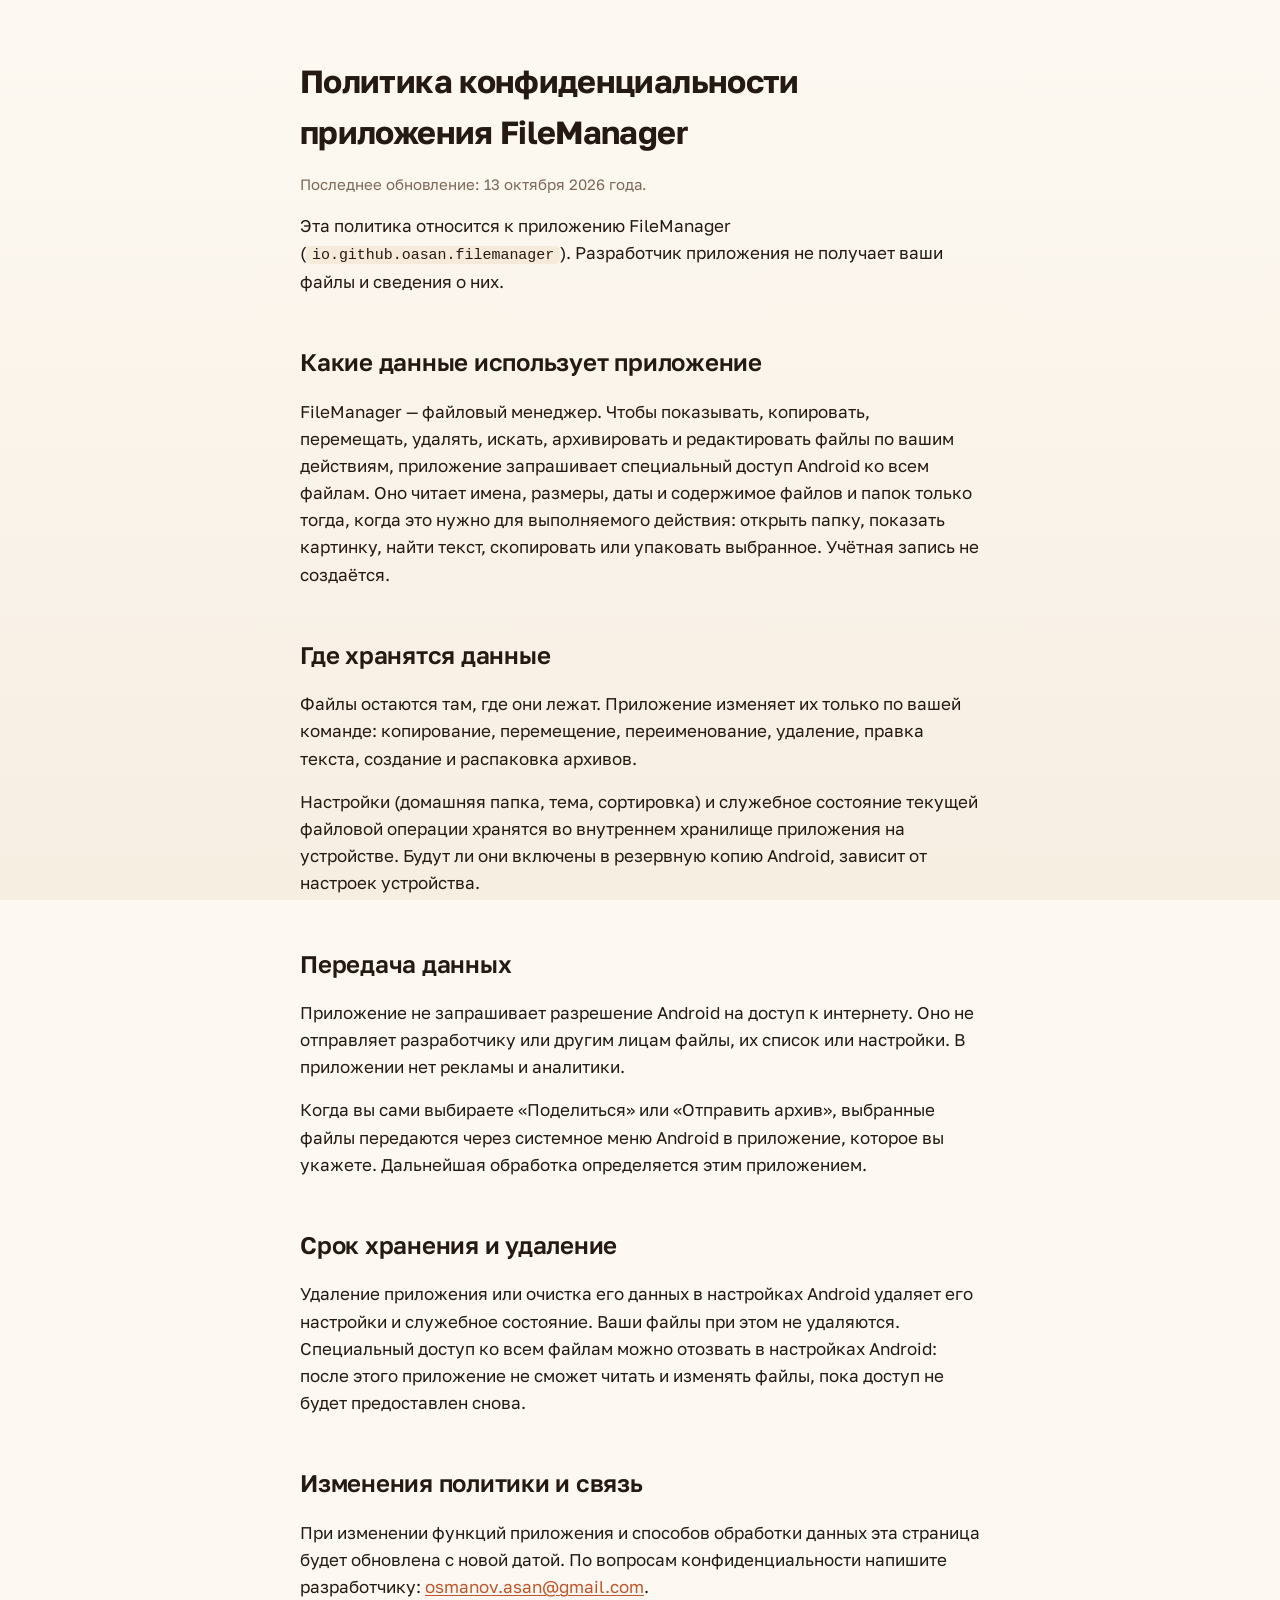
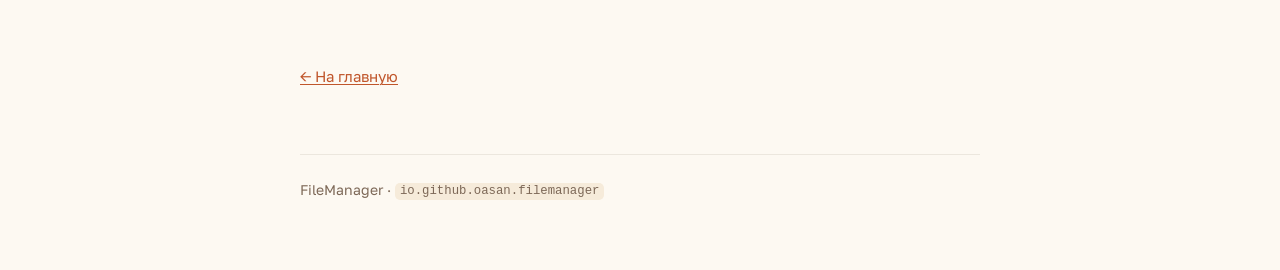
==== privacy.html @ 6336cf54 "Начальная версия Co-Authored-By: Claude Opus 5.5 <noreply@anthropic.com>" ====
<!doctype html>
<html lang="ru">
<head>
<meta charset="utf-8">
<meta name="viewport" content="width=device-width, initial-scale=1, viewport-fit=cover">
<title>Политика конфиденциальности — FileManager</title>
<meta name="description" content="Политика конфиденциальности приложения FileManager для Android.">
<link rel="icon" type="image/webp" href="assets/icon.webp">
<link rel="stylesheet" href="assets/style.css">
</head>
<body>

<main>

  <h1 style="margin-top:56px;font-size:32px;letter-spacing:-.02em">Политика конфиденциальности приложения FileManager</h1>
  <p class="updated">Последнее обновление: 13 октября 2026 года.</p>

  <p>Эта политика относится к приложению FileManager
  (<code>io.github.oasan.filemanager</code>). Разработчик приложения
  не получает ваши файлы и сведения о них.</p>

  <h2>Какие данные использует приложение</h2>

  <p>FileManager — файловый менеджер. Чтобы показывать, копировать, перемещать,
  удалять, искать, архивировать и редактировать файлы по вашим действиям,
  приложение запрашивает специальный доступ Android ко всем файлам. Оно читает
  имена, размеры, даты и содержимое файлов и папок только тогда, когда это нужно
  для выполняемого действия: открыть папку, показать картинку, найти текст,
  скопировать или упаковать выбранное. Учётная запись не создаётся.</p>

  <h2>Где хранятся данные</h2>

  <p>Файлы остаются там, где они лежат. Приложение изменяет их только по вашей
  команде: копирование, перемещение, переименование, удаление, правка текста,
  создание и распаковка архивов.</p>

  <p>Настройки (домашняя папка, тема, сортировка) и служебное состояние текущей
  файловой операции хранятся во внутреннем хранилище приложения на устройстве.
  Будут ли они включены в резервную копию Android, зависит от настроек
  устройства.</p>

  <h2>Передача данных</h2>

  <p>Приложение не запрашивает разрешение Android на доступ к интернету.
  Оно не отправляет разработчику или другим лицам файлы, их список или настройки.
  В приложении нет рекламы и аналитики.</p>

  <p>Когда вы сами выбираете «Поделиться» или «Отправить архив», выбранные файлы
  передаются через системное меню Android в приложение, которое вы укажете.
  Дальнейшая обработка определяется этим приложением.</p>

  <h2>Срок хранения и удаление</h2>

  <p>Удаление приложения или очистка его данных в настройках Android удаляет
  его настройки и служебное состояние. Ваши файлы при этом не удаляются.
  Специальный доступ ко всем файлам можно отозвать в настройках Android:
  после этого приложение не сможет читать и изменять файлы, пока доступ
  не будет предоставлен снова.</p>

  <h2>Изменения политики и связь</h2>

  <p>При изменении функций приложения и способов обработки данных эта страница
  будет обновлена с новой датой. По вопросам конфиденциальности напишите
  разработчику:
  <a href="mailto:osmanov.asan@gmail.com">osmanov.asan@gmail.com</a>.</p>

  <a class="back" href="./">← На главную</a>

</main>

<footer>
  <p>FileManager · <code>io.github.oasan.filemanager</code></p>
</footer>

</body>
</html>
---- assets/style.css ----
/* Тёплая палитра приложения (assets/palettes/palettes.css):
   светлая тема — значения по умолчанию, тёмная переопределяет только роли. */
@font-face {
  font-family: "Golos Text";
  src: url("../fonts/GolosText-VariableFont_wght.ttf") format("truetype-variations");
  font-weight: 400 700;
  font-display: swap;
}

:root {
  --accent: #C0562B;
  --accent-pressed: #A24521;
  --on-accent: #FFFFFF;
  --text-primary: #251A13;
  --text-secondary: #7D6857;
  --bg-top: #FDF9F2;
  --bg-bottom: #F7EEE2;
  --surface: #FFFFFF;
  --divider: rgba(72, 44, 26, .09);
  --quiet: #F6EBDA;
  --shadow: 0 1px 2px rgba(72, 44, 26, .04), 0 8px 24px rgba(72, 44, 26, .07);
  color-scheme: light dark;
}

@media (prefers-color-scheme: dark) {
  :root {
    --accent: #E8A97E;
    --accent-pressed: #D58C60;
    --on-accent: #251A13;
    --text-primary: #F5EADE;
    --text-secondary: #B8A18E;
    --bg-top: #211A15;
    --bg-bottom: #17110D;
    --surface: #2C221B;
    --divider: rgba(245, 234, 222, .09);
    --quiet: #31261E;
    --shadow: 0 1px 2px rgba(0, 0, 0, .3), 0 8px 24px rgba(0, 0, 0, .25);
  }
}

* { box-sizing: border-box; }

body {
  margin: 0;
  padding: 0 20px 64px;
  font-family: "Golos Text", -apple-system, BlinkMacSystemFont, "Segoe UI", Roboto, sans-serif;
  font-size: 17px;
  line-height: 1.6;
  color: var(--text-primary);
  background: var(--bg-top);
  background-image: linear-gradient(180deg, var(--bg-top) 0%, var(--bg-bottom) 100%);
  background-attachment: fixed;
  -webkit-font-smoothing: antialiased;
}

main { max-width: 680px; margin: 0 auto; }

/* Шапка */
.hero { text-align: center; padding: 64px 0 40px; }
.hero img {
  width: 96px; height: 96px;
  border-radius: 22px;
  box-shadow: var(--shadow);
}
.hero h1 {
  margin: 20px 0 8px;
  font-size: 40px;
  font-weight: 700;
  letter-spacing: -.02em;
}
.hero p {
  margin: 0;
  font-size: 19px;
  color: var(--text-secondary);
}

h2 {
  margin: 48px 0 16px;
  font-size: 24px;
  font-weight: 600;
  letter-spacing: -.01em;
}
h3 {
  margin: 32px 0 8px;
  font-size: 19px;
  font-weight: 600;
}
p { margin: 0 0 16px; }

a { color: var(--accent); text-decoration-thickness: 1px; text-underline-offset: 2px; }
a:hover { color: var(--accent-pressed); }

code {
  font-family: ui-monospace, "JetBrains Mono", "SF Mono", Menlo, monospace;
  font-size: .88em;
  background: var(--quiet);
  padding: .1em .4em;
  border-radius: 5px;
}

/* Карточка — приподнятая поверхность, как surfaceRaised в приложении */
.card {
  background: var(--surface);
  border-radius: 18px;
  padding: 24px 28px;
  box-shadow: var(--shadow);
}
.card h2:first-child, .card h3:first-child { margin-top: 0; }

/* Список возможностей */
.features { list-style: none; padding: 0; margin: 0; }
.features li {
  padding: 14px 0;
  border-top: 1px solid var(--divider);
}
.features li:first-child { border-top: none; padding-top: 0; }
.features li:last-child { padding-bottom: 0; }
.features b { font-weight: 600; }
.features span { display: block; color: var(--text-secondary); font-size: 15px; }

/* Снимок экрана */
figure { margin: 32px 0; text-align: center; }
figure img {
  max-width: 260px;
  width: 100%;
  border-radius: 20px;
  box-shadow: var(--shadow);
}
figcaption {
  margin-top: 12px;
  font-size: 14px;
  color: var(--text-secondary);
}

/* Заметная плашка — например, «нет интернета» */
.note {
  border-left: 3px solid var(--accent);
  padding: 4px 0 4px 16px;
  margin: 24px 0;
  color: var(--text-secondary);
}

.back {
  display: inline-block;
  margin: 48px 0 0;
  font-size: 15px;
}

footer {
  max-width: 680px;
  margin: 64px auto 0;
  padding-top: 24px;
  border-top: 1px solid var(--divider);
  font-size: 14px;
  color: var(--text-secondary);
}
footer p { margin: 0 0 6px; }

.updated { color: var(--text-secondary); font-size: 15px; margin-top: -8px; }

@media (max-width: 480px) {
  body { font-size: 16px; }
  .hero { padding: 40px 0 28px; }
  .hero h1 { font-size: 32px; }
  .hero p { font-size: 17px; }
  .card { padding: 20px; border-radius: 14px; }
  h2 { font-size: 21px; }
}
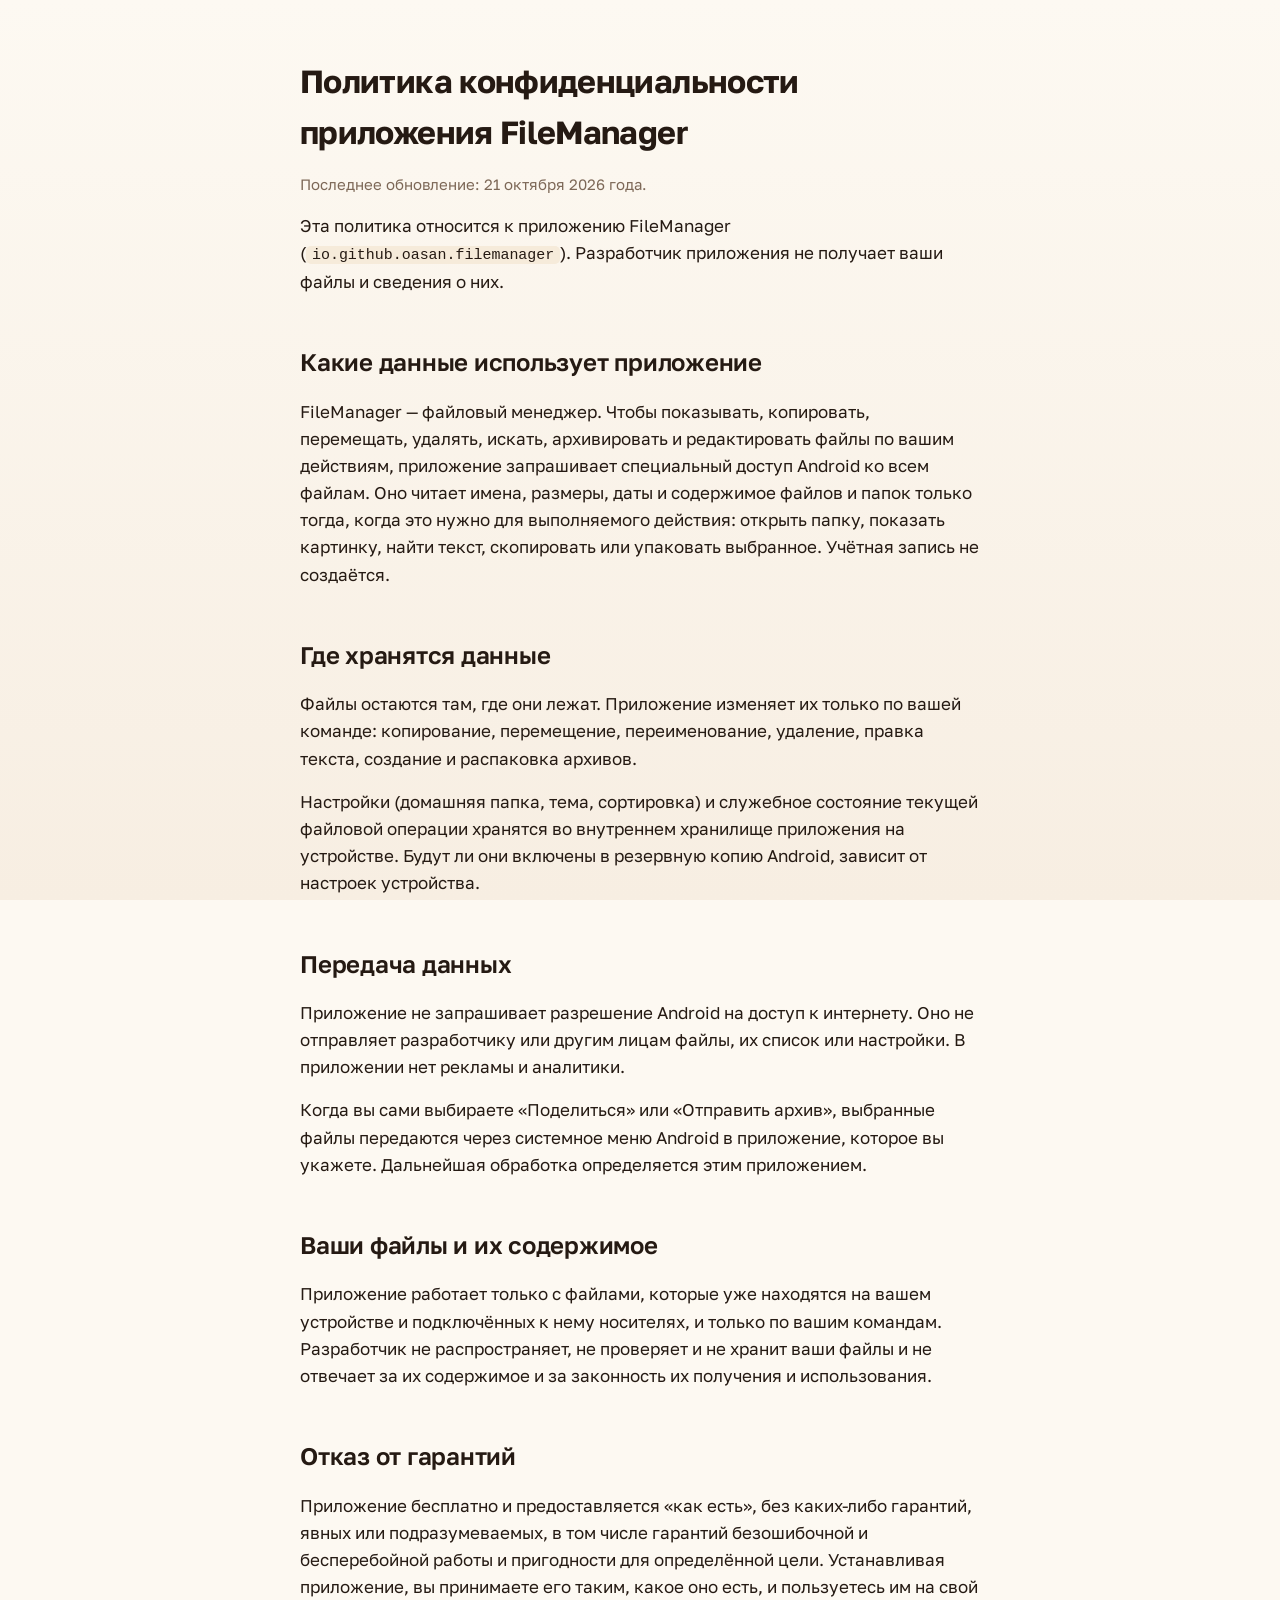
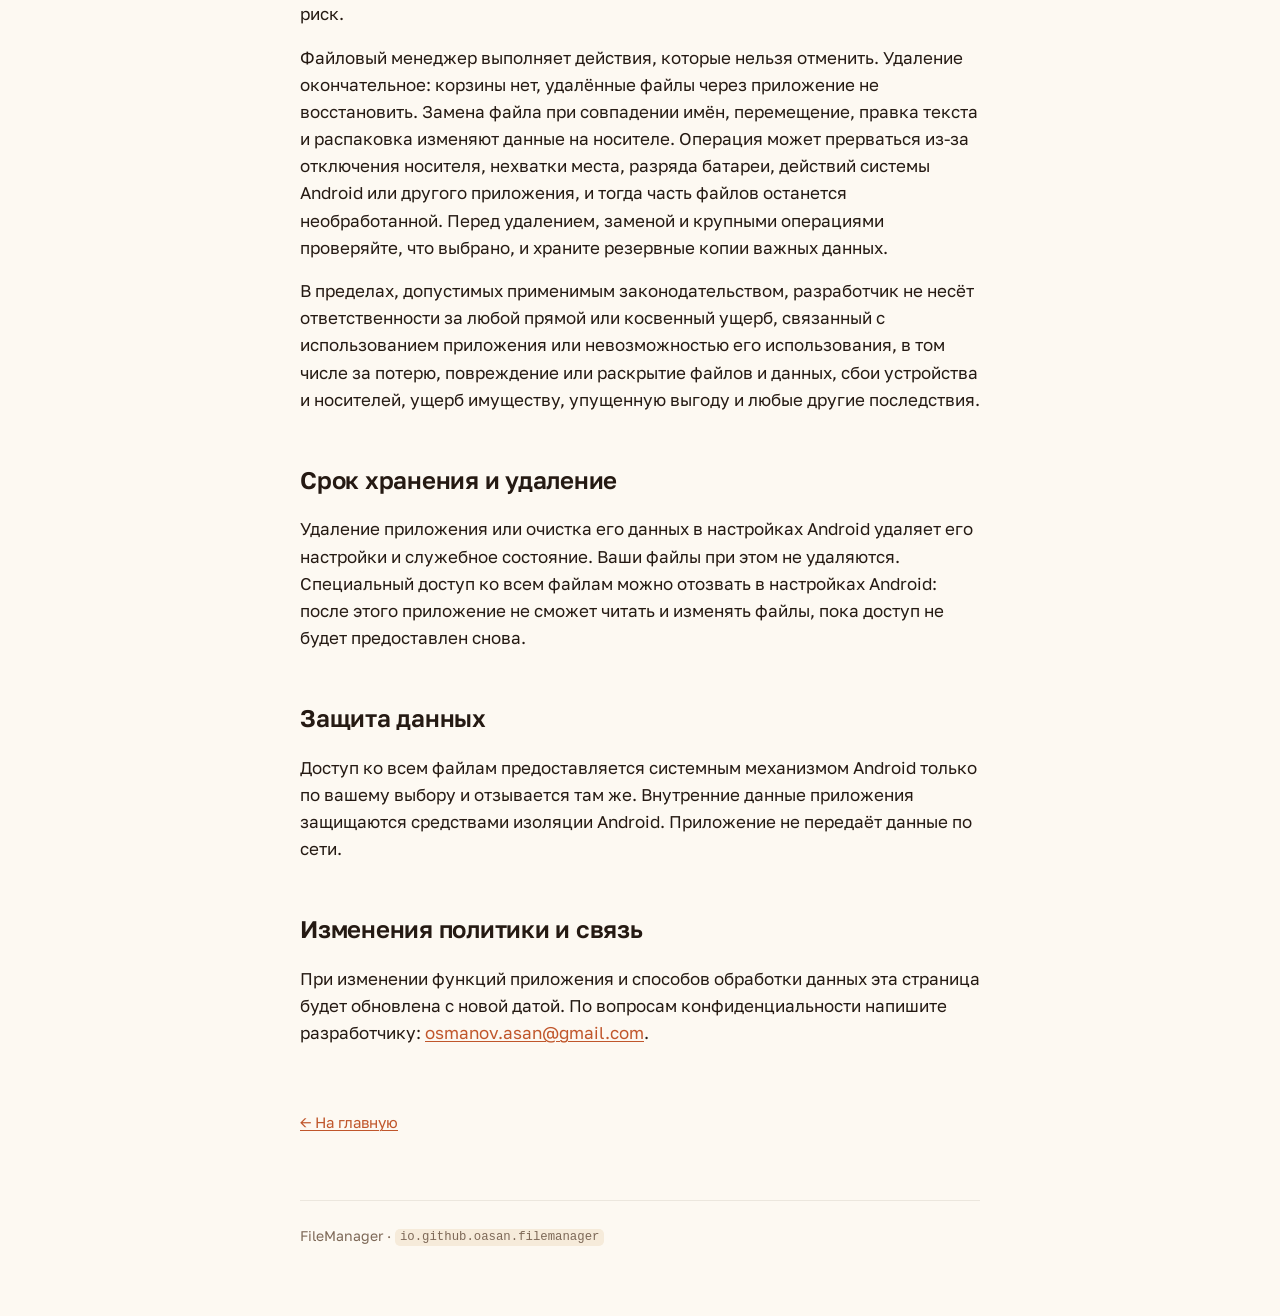
==== commit a1be63f0: "Дополнена политика конфиденциальности - Добавлены разделы «Ваши файлы и их содержимое» и «Отказ от г" ====
--- a/privacy.html
+++ b/privacy.html
@@ -13,7 +13,7 @@
 <main>
 
   <h1 style="margin-top:56px;font-size:32px;letter-spacing:-.02em">Политика конфиденциальности приложения FileManager</h1>
-  <p class="updated">Последнее обновление: 13 октября 2026 года.</p>
+  <p class="updated">Последнее обновление: 21 октября 2026 года.</p>
 
   <p>Эта политика относится к приложению FileManager
   (<code>io.github.oasan.filemanager</code>). Разработчик приложения
@@ -49,6 +49,37 @@
   передаются через системное меню Android в приложение, которое вы укажете.
   Дальнейшая обработка определяется этим приложением.</p>
 
+  <h2>Ваши файлы и их содержимое</h2>
+
+  <p>Приложение работает только с файлами, которые уже находятся на вашем
+  устройстве и подключённых к нему носителях, и только по вашим командам.
+  Разработчик не распространяет, не проверяет и не хранит ваши файлы
+  и не отвечает за их содержимое и за законность их получения
+  и использования.</p>
+
+  <h2>Отказ от гарантий</h2>
+
+  <p>Приложение бесплатно и предоставляется «как есть», без каких-либо гарантий,
+  явных или подразумеваемых, в том числе гарантий безошибочной и бесперебойной
+  работы и пригодности для определённой цели. Устанавливая приложение, вы
+  принимаете его таким, какое оно есть, и пользуетесь им на свой риск.</p>
+
+  <p>Файловый менеджер выполняет действия, которые нельзя отменить. Удаление
+  окончательное: корзины нет, удалённые файлы через приложение не восстановить.
+  Замена файла при совпадении имён, перемещение, правка текста и распаковка
+  изменяют данные на носителе. Операция может прерваться из-за отключения
+  носителя, нехватки места, разряда батареи, действий системы Android или
+  другого приложения, и тогда часть файлов останется необработанной. Перед
+  удалением, заменой и крупными операциями проверяйте, что выбрано,
+  и храните резервные копии важных данных.</p>
+
+  <p>В пределах, допустимых применимым законодательством, разработчик
+  не несёт ответственности за любой прямой или косвенный ущерб, связанный
+  с использованием приложения или невозможностью его использования, в том
+  числе за потерю, повреждение или раскрытие файлов и данных, сбои
+  устройства и носителей, ущерб имуществу, упущенную выгоду и любые
+  другие последствия.</p>
+
   <h2>Срок хранения и удаление</h2>
 
   <p>Удаление приложения или очистка его данных в настройках Android удаляет
@@ -56,6 +87,12 @@
   Специальный доступ ко всем файлам можно отозвать в настройках Android:
   после этого приложение не сможет читать и изменять файлы, пока доступ
   не будет предоставлен снова.</p>
+
+  <h2>Защита данных</h2>
+
+  <p>Доступ ко всем файлам предоставляется системным механизмом Android только
+  по вашему выбору и отзывается там же. Внутренние данные приложения защищаются
+  средствами изоляции Android. Приложение не передаёт данные по сети.</p>
 
   <h2>Изменения политики и связь</h2>
 
